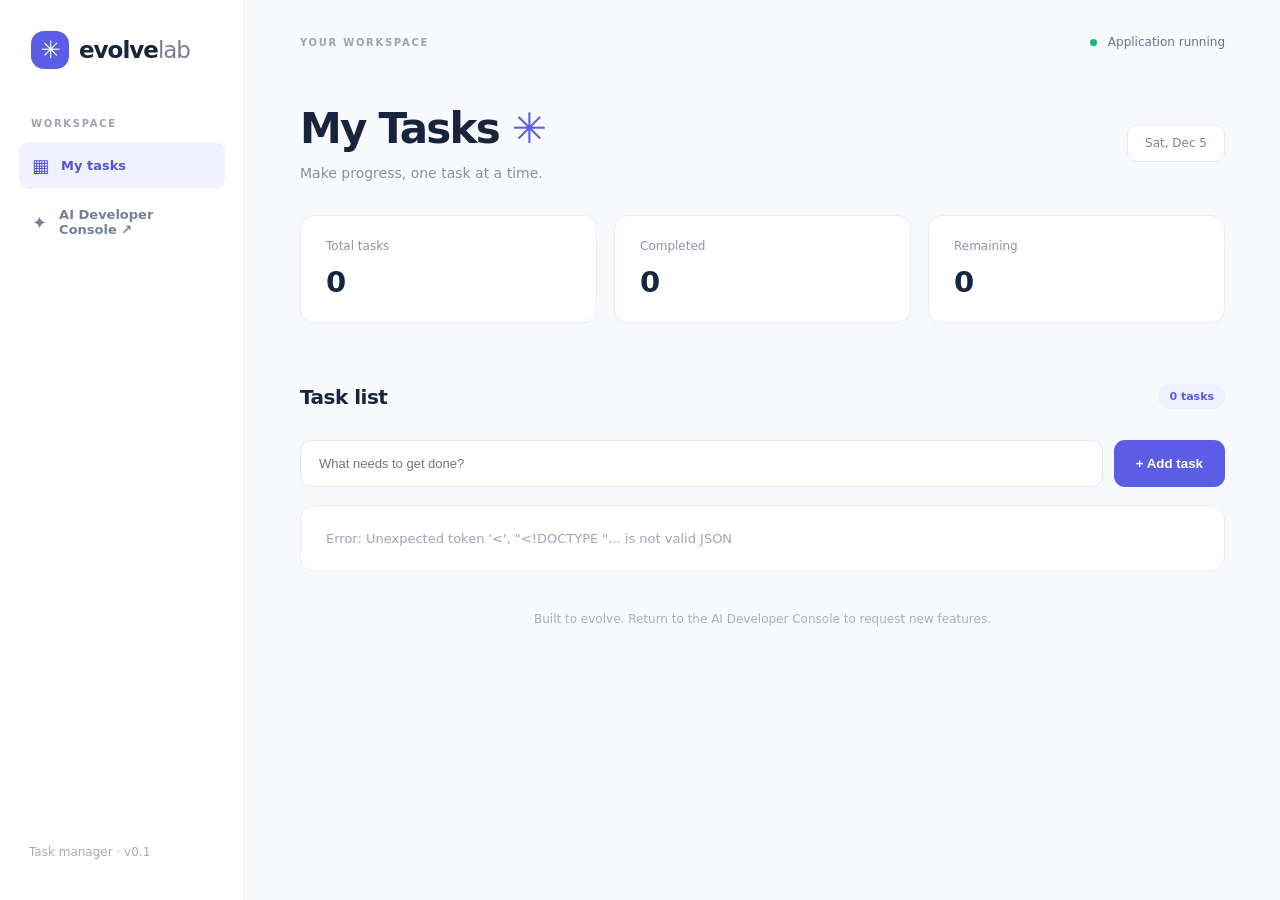
==== index.html @ 42b4ea8c "Initial task manager" ====
<!DOCTYPE html><html lang="en"><head><meta charset="utf-8"><meta name="viewport" content="width=device-width, initial-scale=1"><title>Tasks — Evolve Lab</title><link rel="stylesheet" href="styles.css"></head><body><div class="app-shell"><aside class="sidebar"><div class="brand"><span class="brand-icon">✳</span><span>evolve<span class="thin">lab</span></span></div><div class="side-label">WORKSPACE</div><a class="nav active" href="#"><span>▦</span> My tasks</a><a class="nav" href="/" target="_top"><span>✦</span> AI Developer Console ↗</a><div class="sidebar-foot">Task manager · v0.1</div></aside><main class="main"><div class="topline"><span class="eyebrow">YOUR WORKSPACE</span><span class="status"><span class="dot"></span> Application running</span></div><div class="hero"><div><h1>My Tasks <span class="emoji">✳</span></h1><p>Make progress, one task at a time.</p></div><div class="date-badge" id="today"></div></div><div class="stats"><div class="stat"><span>Total tasks</span><strong id="total">0</strong></div><div class="stat"><span>Completed</span><strong id="completed">0</strong></div><div class="stat"><span>Remaining</span><strong id="remaining">0</strong></div></div><section class="task-section"><div class="section-heading"><h2>Task list</h2><span id="count-badge">0 tasks</span></div><form id="add-form" class="add-form"><input id="title-input" aria-label="New task" placeholder="What needs to get done?" maxlength="140" required><button type="submit">+ Add task</button></form><div id="tasks" class="task-list"><div class="empty">Loading tasks…</div></div></section><div class="footer-note">Built to evolve. Return to the AI Developer Console to request new features.</div></main></div><script src="app.js"></script></body></html>
---- styles.css ----
:root{font-family:Inter,ui-sans-serif,system-ui,-apple-system,Segoe UI,sans-serif;color:#17263c;background:#f7f9fc;font-synthesis:none}*{box-sizing:border-box}body{margin:0}.app-shell{display:flex;min-height:100vh}.sidebar{width:245px;flex-shrink:0;padding:31px 19px;background:#fff;border-right:1px solid #e9edf3;display:flex;flex-direction:column}.brand{font-weight:800;font-size:23px;letter-spacing:-1px;display:flex;align-items:center;gap:10px;padding:0 12px 49px}.brand-icon{background:#5b5de6;color:white;border-radius:13px;width:38px;height:38px;display:grid;place-items:center;font-size:24px}.thin{font-weight:400;color:#777f90}.side-label,.eyebrow{font-size:10px;font-weight:800;letter-spacing:1.7px;color:#9aa4b2}.side-label{padding:0 12px 13px}.nav{padding:13px 13px;text-decoration:none;color:#748195;font-size:13px;font-weight:650;border-radius:11px;display:flex;gap:12px;align-items:center;margin-bottom:5px}.nav span{font-size:18px}.nav.active{background:#f0f0ff;color:#5354d6}.sidebar-foot{margin-top:auto;color:#a2acb8;font-size:12px;padding:10px}.main{flex:1;max-width:1150px;margin:0 auto;padding:35px 55px}.topline,.hero,.section-heading{display:flex;align-items:center;justify-content:space-between}.status{font-size:12px;color:#65758b}.dot{display:inline-block;width:7px;height:7px;border-radius:50%;background:#19b477;margin-right:7px}.hero{margin-top:55px;margin-bottom:34px}.hero h1{font-size:42px;letter-spacing:-1.8px;margin:0;color:#17243b}.emoji{color:#5b5de6}.hero p{color:#8490a3;margin:12px 0 0;font-size:14px}.date-badge{border:1px solid #e5e9f1;padding:11px 17px;color:#78859a;border-radius:10px;background:#fff;font-size:12px}.stats{display:grid;grid-template-columns:repeat(3,1fr);gap:17px}.stat{background:#fff;border:1px solid #e9edf3;border-radius:14px;padding:23px 25px;box-shadow:0 5px 20px #17263c05}.stat span{display:block;color:#8a95a6;font-size:12px;margin-bottom:12px}.stat strong{font-size:29px;letter-spacing:-1px}.task-section{margin-top:45px}.section-heading h2{font-size:20px;letter-spacing:-.5px}.section-heading span{background:#eeefff;color:#5b5de6;border-radius:30px;padding:6px 11px;font-size:11px;font-weight:700}.add-form{display:flex;gap:11px;margin-top:15px}.add-form input{flex:1;padding:15px 18px;min-width:0;border-radius:11px;border:1px solid #e3e8f0;outline:none;font-size:13px;background:#fff}.add-form input:focus{border-color:#888af4}.add-form button{padding:0 22px;border-radius:11px;background:#5b5de6;color:#fff;border:0;font-weight:700;cursor:pointer}.task-list{margin-top:18px;background:#fff;border:1px solid #e9edf3;border-radius:14px;overflow:hidden}.task-row{padding:19px 21px;display:flex;align-items:center;gap:14px;border-bottom:1px solid #f0f2f6}.task-row:last-child{border-bottom:0}.checkbox{cursor:pointer;width:22px;height:22px;border:1.5px solid #d2d9e4;border-radius:7px;background:#fff;color:white;font-size:13px}.checkbox.checked{background:#6467dc;border-color:#6467dc}.task-title{flex:1;font-size:13px;font-weight:550}.done .task-title{text-decoration:line-through;color:#a9b1bf}.delete{border:0;background:transparent;font-size:22px;color:#b4bdcb;cursor:pointer}.delete:hover{color:#e24e6a}.empty{padding:25px;color:#9ba6b6;font-size:13px}.footer-note{margin-top:40px;text-align:center;font-size:12px;color:#a7afbf}@media(max-width:700px){.sidebar{width:64px;padding:22px 7px}.brand{font-size:0;padding:0 4px 40px}.brand-icon{font-size:23px}.side-label,.nav{font-size:0}.nav span{font-size:20px}.sidebar-foot{display:none}.main{padding:28px 20px}.hero{margin-top:40px}.hero h1{font-size:34px}.date-badge{display:none}.stats{gap:8px}.stat{padding:18px 12px}.stat strong{font-size:24px}.add-form button{padding:0 12px}}
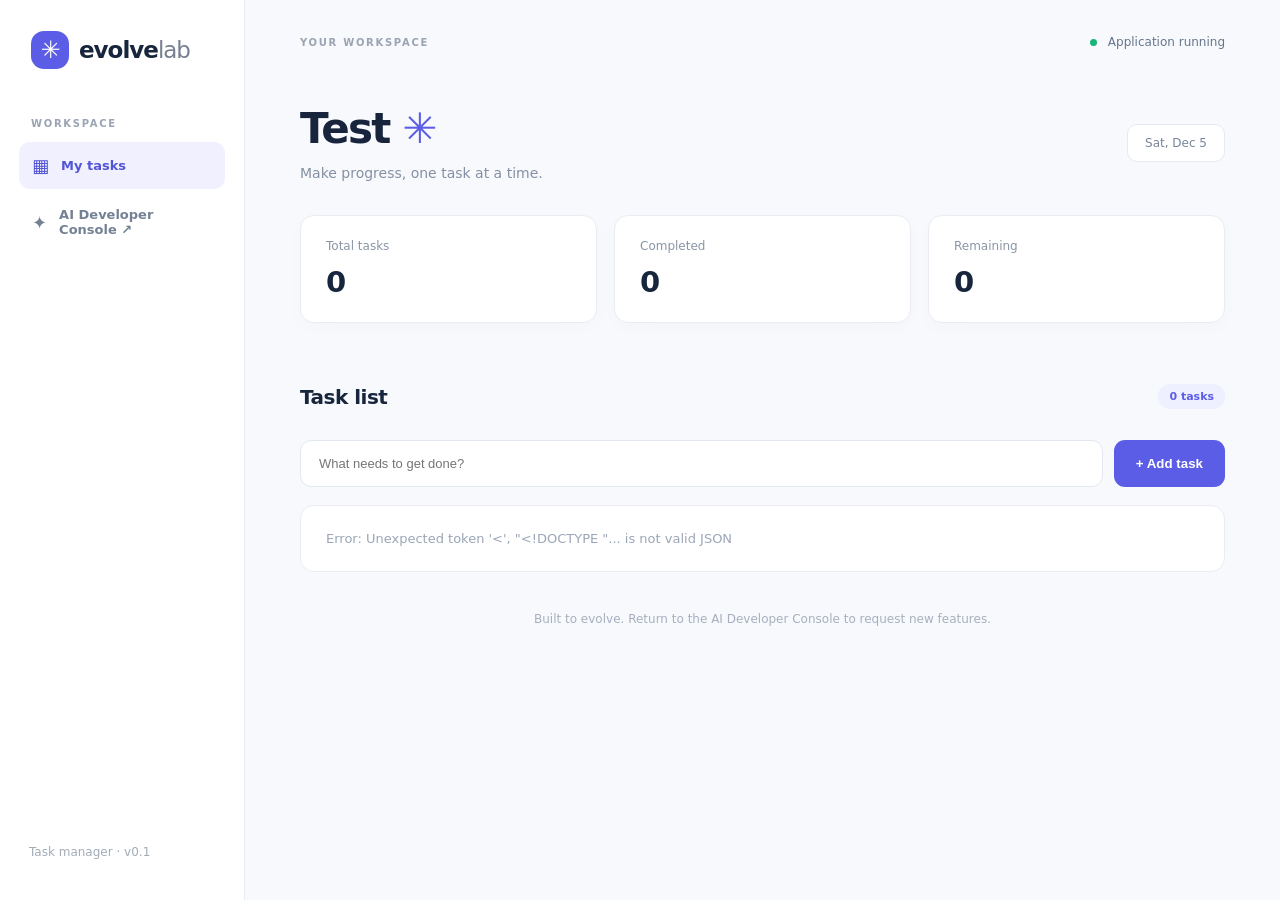
==== commit 72512152: "Change Task Manager heading to Test" ====
--- a/index.html
+++ b/index.html
@@ -1 +1 @@
-<!DOCTYPE html><html lang="en"><head><meta charset="utf-8"><meta name="viewport" content="width=device-width, initial-scale=1"><title>Tasks — Evolve Lab</title><link rel="stylesheet" href="styles.css"></head><body><div class="app-shell"><aside class="sidebar"><div class="brand"><span class="brand-icon">✳</span><span>evolve<span class="thin">lab</span></span></div><div class="side-label">WORKSPACE</div><a class="nav active" href="#"><span>▦</span> My tasks</a><a class="nav" href="/" target="_top"><span>✦</span> AI Developer Console ↗</a><div class="sidebar-foot">Task manager · v0.1</div></aside><main class="main"><div class="topline"><span class="eyebrow">YOUR WORKSPACE</span><span class="status"><span class="dot"></span> Application running</span></div><div class="hero"><div><h1>My Tasks <span class="emoji">✳</span></h1><p>Make progress, one task at a time.</p></div><div class="date-badge" id="today"></div></div><div class="stats"><div class="stat"><span>Total tasks</span><strong id="total">0</strong></div><div class="stat"><span>Completed</span><strong id="completed">0</strong></div><div class="stat"><span>Remaining</span><strong id="remaining">0</strong></div></div><section class="task-section"><div class="section-heading"><h2>Task list</h2><span id="count-badge">0 tasks</span></div><form id="add-form" class="add-form"><input id="title-input" aria-label="New task" placeholder="What needs to get done?" maxlength="140" required><button type="submit">+ Add task</button></form><div id="tasks" class="task-list"><div class="empty">Loading tasks…</div></div></section><div class="footer-note">Built to evolve. Return to the AI Developer Console to request new features.</div></main></div><script src="app.js"></script></body></html>
+<!DOCTYPE html><html lang="en"><head><meta charset="utf-8"><meta name="viewport" content="width=device-width, initial-scale=1"><title>Tasks — Evolve Lab</title><link rel="stylesheet" href="styles.css"></head><body><div class="app-shell"><aside class="sidebar"><div class="brand"><span class="brand-icon">✳</span><span>evolve<span class="thin">lab</span></span></div><div class="side-label">WORKSPACE</div><a class="nav active" href="#"><span>▦</span> My tasks</a><a class="nav" href="/" target="_top"><span>✦</span> AI Developer Console ↗</a><div class="sidebar-foot">Task manager · v0.1</div></aside><main class="main"><div class="topline"><span class="eyebrow">YOUR WORKSPACE</span><span class="status"><span class="dot"></span> Application running</span></div><div class="hero"><div><h1>Test <span class="emoji">✳</span></h1><p>Make progress, one task at a time.</p></div><div class="date-badge" id="today"></div></div><div class="stats"><div class="stat"><span>Total tasks</span><strong id="total">0</strong></div><div class="stat"><span>Completed</span><strong id="completed">0</strong></div><div class="stat"><span>Remaining</span><strong id="remaining">0</strong></div></div><section class="task-section"><div class="section-heading"><h2>Task list</h2><span id="count-badge">0 tasks</span></div><form id="add-form" class="add-form"><input id="title-input" aria-label="New task" placeholder="What needs to get done?" maxlength="140" required><button type="submit">+ Add task</button></form><div id="tasks" class="task-list"><div class="empty">Loading tasks…</div></div></section><div class="footer-note">Built to evolve. Return to the AI Developer Console to request new features.</div></main></div><script src="app.js"></script></body></html>
